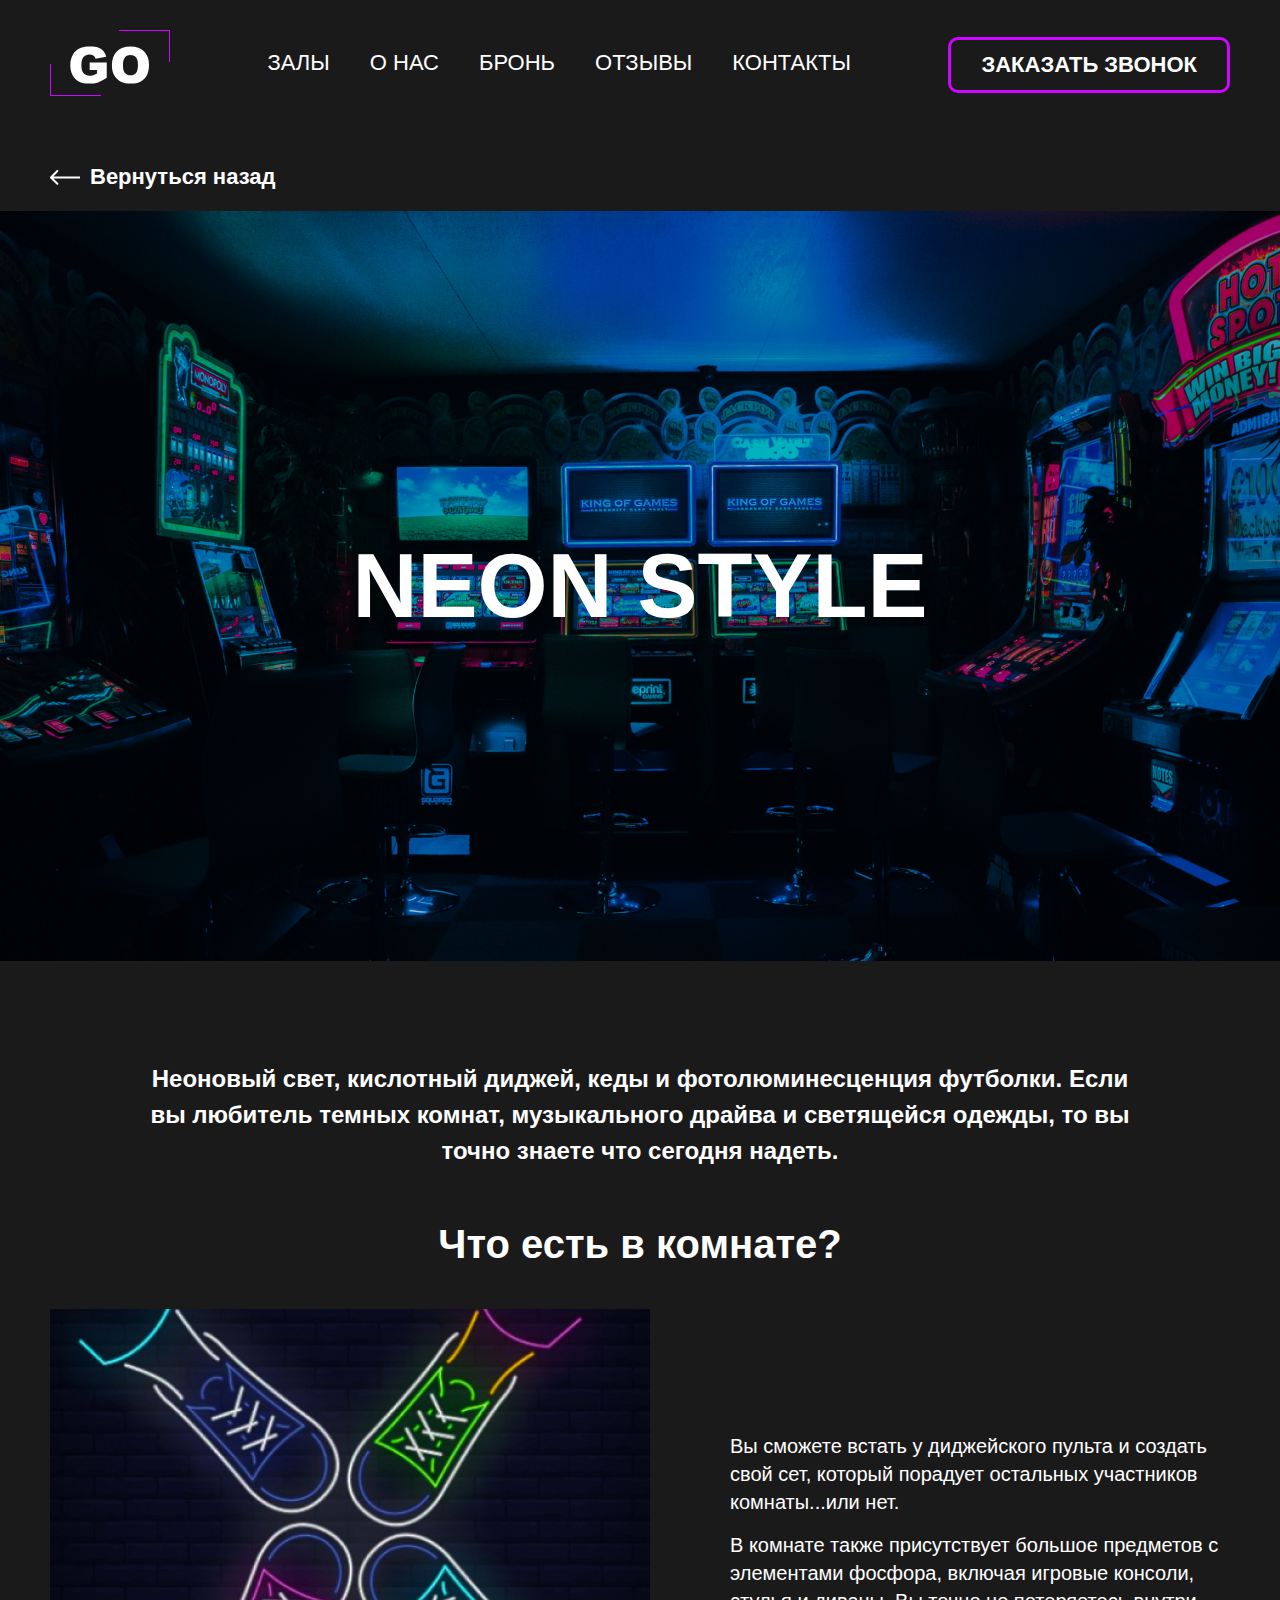
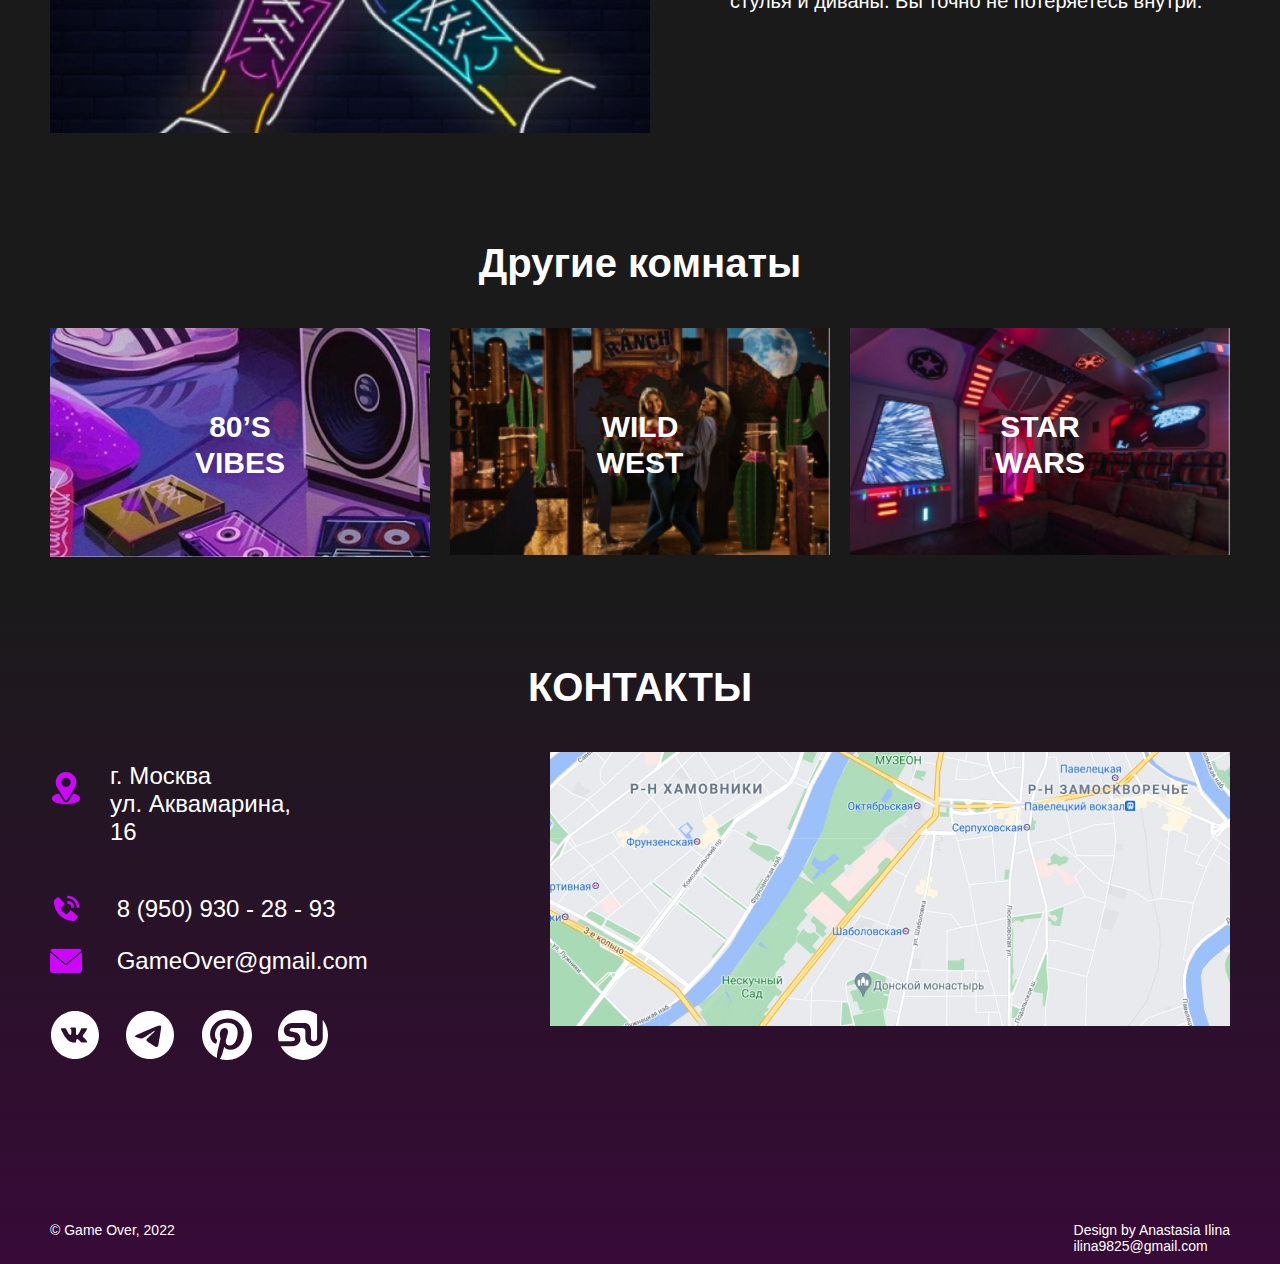
==== neon.html @ 2ac09dd4 "init final" ====
<!DOCTYPE html>
<html lang="en">
<head>
  <meta charset="UTF-8">
  <meta http-equiv="X-UA-Compatible" content="IE=edge">
  <meta name="viewport" content="width=device-width, initial-scale=1.0">
  <title>Document</title>

  <link rel="stylesheet" href="style/global/import.css">
</head>
<body>
  
  <header class="header">

    <section class="header__top">
      <h2 class="visually-hidden">Главное меню сайта</h2>
      <div class="container header__top-flex">
        <button class="header__nav-burger">

        </button>
        <a href="#" class="header__logo" tabindex="1">
          
        </a>
        
        <nav class="header__nav nav">
          <ul class="nav__list">
            <li class="nav__item">
              <a href="" class="nav__link"  tabindex="2">залы</a>
            </li>
            <li class="nav__item">
              <a href="" class="nav__link" tabindex="3">О нас</a>
            </li>
            <li class="nav__item">
              <a href="" class="nav__link" tabindex="4">Бронь</a>
            </li>
            <li class="nav__item">
              <a href="" class="nav__link" tabindex="5">отзывы</a>
            </li>
            <li class="nav__item">
              <a href="" class="nav__link" tabindex="6">Контакты</a>
            </li>
          </ul>
        </nav>
        <button class="header__button-top" tabindex="7">Заказать звонок</button>
      </div>
    </section>

  </header>  

  <section class="room-page">
    <div class="container container__room-page-link">
      <a href="index.html" class="room-page__link-top">Вернуться назад</a>
    </div>
    <div class="room-page__background room-page__background_neon">
      <div class="container container__room-page-flex-title">
        <h1 class="room-page__title">neon style</h1>
      </div>
    </div>
    <div class="container container__room-page-text">
      <p class="room-page__text">Неоновый свет, кислотный диджей, кеды и фотолюминесценция футболки. Если вы любитель темных комнат, музыкального драйва и светящейся одежды, то вы точно знаете что сегодня надеть.</p>
    </div>
  </section>

  <section class="room-page__question question">
    <div class="container">
      <h2 class="question__room-page-title">Что есть в комнате?</h2>
      <div class="question__room-page-flex">
        <div class="question__box-img">
          <img class="question__room-page-img" src="image/rooms_image/neon/neon_room.jpg" alt="">
        </div>
        <div class="question__box-text">
          <p class="question__room-page-text">Вы сможете встать у диджейского пульта и создать свой сет, который порадует остальных участников комнаты...или нет.</p> 
          <p class="question__room-page-text">В комнате также присутствует большое предметов с элементами фосфора, включая игровые консоли, стулья и диваны. Вы точно не потеряетесь внутри.</p>
        </div>
      </div>
    </div>
  </section> 
  
  <section class="room-page__variant variant">
    <div class="container">
      <h2 class="variant__title">Другие комнаты</h2>

      <ul class="variant__list">

        <li class="variant__item">
          <a href="vibes.html" class="variant__link-vibes">
            <figure class="variant__box-img">
              <img class="variant__img" src="image/rooms_image/rooms_variant/vibes.jpg" alt="">
              <figcaption class="variant__box-text">
                <p class="variant__text">80’s vibes</p>
              </figcaption>
            </figure>
          </a>
        </li>

        <li class="variant__item">
          <a href="west.html" class="variant__link-west">
            <figure class="variant__box-img">
              <img class="variant__img" src="image/rooms_image/rooms_variant/west.jpg" alt="">
              <figcaption class="variant__box-text">
                <p class="variant__text">wild west</p>
              </figcaption>
            </figure>
          </a>
        </li>

        <li class="variant__item">
          <a href="wars.html" class="variant__link-wars">
            <figure class="variant__box-img">
              <img class="variant__img" src="image/rooms_image/rooms_variant/wars.jpg" alt="">
              <figcaption class="variant__box-text">
                <p class="variant__text">star wars</p>
              </figcaption>
            </figure>
          </a>
        </li>

      </ul>
    </div>
  </section>

  <footer class="footer">
    <div class="container">
      <h2 class="footer__title">контакты</h2>
      <div class="footer__contact contact">
        <ul class="contact__list">
          <li class="contact__item contact__item_location">
            <p class="contact__city">г. Москва <span class="contact__city-padding">ул. Аквамарина, 16</span></p>
          </li>
          <li class="contact__item contact__item_contact">
            <p class="contact__tel">
              <a class="contact__tel-link" href="tel:89509302893">8 (950) 930 - 28 - 93</a>
            </p>
            <p class="contact__email">
              <a class="contact__email-link" href="mailto:GameOver@gmail.com">GameOver@gmail.com</a>
            </p>
          </li>
          <li class="contact__item contact__item_social">
            <ul class="contact__social-list">

              <li class="contact__social-item">
                <a href="#" class="contact__social-link contact__social-link_vk" tabindex="34">
                  <svg width="50" height="50" viewbox="0 0 50 50" fill="currentColor" xmlns="http://www.w3.org/2000/svg">
                    <path d="M24.9999 1C11.7449 1 0.999878 11.745 0.999878 25C0.999878 38.255 11.7449 49 24.9999 49C38.2549 49 48.9999 38.255 48.9999 25C48.9999 11.745 38.2549 1 24.9999 1ZM34.2299 28.0775C34.2299 28.0775 36.3524 30.1725 36.8749 31.145C36.8899 31.165 36.8974 31.185 36.9024 31.195C37.1149 31.5525 37.1649 31.83 37.0599 32.0375C36.8849 32.3825 36.2849 32.5525 36.0799 32.5675H32.3299C32.0699 32.5675 31.5249 32.5 30.8649 32.045C30.3574 31.69 29.8574 31.1075 29.3699 30.54C28.6424 29.695 28.0124 28.965 27.3774 28.965C27.2967 28.9649 27.2166 28.9775 27.1399 29.0025C26.6599 29.1575 26.0449 29.8425 26.0449 31.6675C26.0449 32.2375 25.5949 32.565 25.2774 32.565H23.5599C22.9749 32.565 19.9274 32.36 17.2274 29.5125C13.9224 26.025 10.9474 19.03 10.9224 18.965C10.7349 18.5125 11.1224 18.27 11.5449 18.27H15.3324C15.8374 18.27 16.0024 18.5775 16.1174 18.85C16.2524 19.1675 16.7474 20.43 17.5599 21.85C18.8774 24.165 19.6849 25.105 20.3324 25.105C20.4538 25.1036 20.573 25.0727 20.6799 25.015C21.5249 24.545 21.3674 21.5325 21.3299 20.9075C21.3299 20.79 21.3274 19.56 20.8949 18.97C20.5849 18.5425 20.0574 18.38 19.7374 18.32C19.8669 18.1413 20.0375 17.9964 20.2349 17.8975C20.8149 17.6075 21.8599 17.565 22.8974 17.565H23.4749C24.5999 17.58 24.8899 17.6525 25.2974 17.755C26.1224 17.9525 26.1399 18.485 26.0674 20.3075C26.0449 20.825 26.0224 21.41 26.0224 22.1C26.0224 22.25 26.0149 22.41 26.0149 22.58C25.9899 23.5075 25.9599 24.56 26.6149 24.9925C26.7003 25.0461 26.799 25.0747 26.8999 25.075C27.1274 25.075 27.8124 25.075 29.6674 21.8925C30.2395 20.8681 30.7366 19.8037 31.1549 18.7075C31.1924 18.6425 31.3024 18.4425 31.4324 18.365C31.5283 18.3161 31.6347 18.2912 31.7424 18.2925H36.1949C36.6799 18.2925 37.0124 18.365 37.0749 18.5525C37.1849 18.85 37.0549 19.7575 35.0224 22.51L34.1149 23.7075C32.2724 26.1225 32.2724 26.245 34.2299 28.0775V28.0775Z" />
                  </svg>
                </a>
              </li>
      
              <li class="contact__social-item">
                <a href="#" class="contact__social-link contact__social-link_tg" tabindex="35">
                  <svg width="48" height="48" viewbox="0 0 48 48" fill="currentColor" xmlns="http://www.w3.org/2000/svg">
                    <path d="M47.9999 24C47.9999 30.3652 45.4713 36.4697 40.9704 40.9706C36.4696 45.4714 30.3651 48 23.9999 48C17.6347 48 11.5302 45.4714 7.02932 40.9706C2.52844 36.4697 -0.00012207 30.3652 -0.00012207 24C-0.00012207 17.6348 2.52844 11.5303 7.02932 7.02944C11.5302 2.52856 17.6347 0 23.9999 0C30.3651 0 36.4696 2.52856 40.9704 7.02944C45.4713 11.5303 47.9999 17.6348 47.9999 24V24ZM24.8609 17.718C22.5269 18.69 17.8589 20.7 10.8629 23.748C9.72888 24.198 9.13188 24.642 9.07788 25.074C8.98788 25.803 9.90288 26.091 11.1479 26.484L11.6729 26.649C12.8969 27.048 14.5469 27.513 15.4019 27.531C16.1819 27.549 17.0489 27.231 18.0059 26.571C24.5429 22.158 27.9179 19.929 28.1279 19.881C28.2779 19.845 28.4879 19.803 28.6259 19.929C28.7669 20.052 28.7519 20.289 28.7369 20.352C28.6469 20.739 25.0559 24.075 23.1989 25.803C22.6199 26.343 22.2089 26.724 22.1249 26.811C21.9399 27 21.7519 27.1861 21.5609 27.369C20.4209 28.467 19.5689 29.289 21.6059 30.633C22.5869 31.281 23.3729 31.812 24.1559 32.346C25.0079 32.928 25.8599 33.507 26.9639 34.233C27.2429 34.413 27.5129 34.608 27.7739 34.794C28.7669 35.502 29.6639 36.138 30.7649 36.036C31.4069 35.976 32.0699 35.376 32.4059 33.576C33.2009 29.325 34.7639 20.118 35.1239 16.323C35.1458 16.0075 35.1328 15.6906 35.0849 15.378C35.0566 15.1258 34.9346 14.8934 34.7429 14.727C34.4699 14.5386 34.1445 14.4409 33.8129 14.448C32.9129 14.463 31.5239 14.946 24.8609 17.718V17.718Z" />
                  </svg>
                </a>
              </li>
      
              <li class="contact__social-item">
                <a href="#" class="contact__social-link contact__social-link_pint" tabindex="36">
                  <svg width="50" height="50" viewbox="0 0 50 50" fill="currentColor" xmlns="http://www.w3.org/2000/svg">
                    <path d="M25.0005 0C11.1947 0 -0.00012207 11.1936 -0.00012207 25.0006C-0.00012207 35.2378 6.15565 44.0314 14.9646 47.8981C14.8941 46.1526 14.9512 44.0558 15.3999 42.159C15.8806 40.1282 18.6165 28.5359 18.6165 28.5359C18.6165 28.5359 17.8178 26.9397 17.8178 24.5808C17.8178 20.8763 19.9653 18.1077 22.6383 18.1077C24.9121 18.1077 26.0108 19.8154 26.0108 21.8609C26.0108 24.1468 24.5537 27.5635 23.8037 30.7327C23.1768 33.3859 25.1339 35.5481 27.7499 35.5481C32.4864 35.5481 35.6762 29.4647 35.6762 22.2558C35.6762 16.7782 31.9864 12.6769 25.2742 12.6769C17.6903 12.6769 12.9659 18.3321 12.9659 24.6487C12.9659 26.8282 13.6082 28.3635 14.6146 29.5513C15.0768 30.0981 15.1409 30.318 14.9736 30.9462C14.8537 31.4058 14.5781 32.5128 14.4646 32.9519C14.2986 33.5853 13.7858 33.8109 13.2127 33.5776C9.71975 32.1513 8.09283 28.3263 8.09283 24.0263C8.09283 16.9237 14.0819 8.40898 25.9601 8.40898C35.5056 8.40898 41.7877 15.316 41.7877 22.7321C41.7877 32.5378 36.3351 39.8647 28.298 39.8647C25.5999 39.8647 23.0608 38.4051 22.1909 36.7487C22.1909 36.7487 20.7396 42.5077 20.4326 43.6218C19.9024 45.5494 18.8646 47.4763 17.9159 48.9769C20.2162 49.6571 22.6024 50.0025 25.0012 50.0026C38.8063 50.0013 49.9999 38.8071 49.9999 25.0006C49.9999 11.1936 38.8063 0 25.0005 0V0Z" />
                  </svg>
                </a>
              </li>
      
              <li class="contact__social-item">
                <a href="#" class="contact__social-link contact__social-link_stumb" tabindex="37">
                  <svg width="50" height="50" viewbox="0 0 50 50" fill="currentColor" xmlns="http://www.w3.org/2000/svg">
                    <path fill-rule="evenodd" clip-rule="evenodd" d="M44.7442 9.66943C48.1584 14.0497 50.0085 19.4465 49.9999 25.0002C49.9999 38.8053 38.8051 50.0002 25.0006 50.0002C15.2871 50.0002 6.866 44.4579 2.72754 36.3649H13.6237C18.816 36.3649 22.4429 33.5662 22.4429 29.0925C22.4429 19.6111 11.5051 23.4739 11.5051 20.1092C11.5051 18.488 12.8057 17.8983 15.1859 17.8983H22.7692C24.8711 17.8983 27.3435 18.2752 27.3435 20.5688V28.1245C27.3435 33.5957 31.616 36.3643 36.0442 36.3643C40.548 36.3643 44.7435 33.5957 44.7435 28.1245V9.66943H44.7442V9.66943Z" />
                    <path fill-rule="evenodd" clip-rule="evenodd" d="M25.0005 2.43241e-05C30.0173 -0.00698868 34.919 1.50262 39.0627 4.33079V28.3013C39.0627 29.9628 37.7037 31.3224 36.0447 31.3224C34.3838 31.3224 33.0261 29.9628 33.0261 28.3013V21.1186C33.0261 15.3846 30.1242 12.9994 26.3447 12.9994H14.0441C9.59091 12.9994 5.89668 15.834 5.89668 20.3289C5.89668 22.6289 6.88193 25.9994 11.5415 26.8353C15.3371 27.5186 16.8351 27.3199 16.8351 29.3506C16.8351 31.3224 14.6262 31.3224 11.7101 31.3224H0.80822C0.269706 29.2582 -0.00195208 27.1334 -0.000112793 25C-0.000112793 11.1981 11.196 2.43241e-05 25.0005 2.43241e-05Z" />
                  </svg>                    
                </a>  
              </li>
      
            </ul>
          </li>
        </ul>

        <figure class="footer__image">
          <img class="footer__img-map" src="image/footer/map/map.jpg" alt="Карта с местом расположения компании">
        </figure>
        
      </div>

      <div class="footer__bottom">
        <p class="footer__bottom-left">© Game Over, 2022</p>
        <div class="bottom__right">
          <p class="footer__bottom-right-text">Design by Anastasia Ilina</p>
          <a class="footer__bottom-right-link" href="mailto:ilina9825@gmail.com">ilina9825@gmail.com</a>
        </div>
        
      </div>
    </div>
  </footer>
</body>
</html>
---- style/global/import.css ----
@import "var.css";
@import "fonts.css";
@import "normalize.css";
@import "global.css";
@import "../header/header.css";
@import "../galery/galery.css";
@import "../rooms/rooms.css";
@import "../booking/booking.css";
@import "../booking/booking_rooms.css";
@import "../booking/booking_games.css";
@import "../booking/booking_registration.css";
@import "../about/about.css";
@import "../reviews/reviews.css";
@import "../questions/questions.css";
@import "../footer/footer.css";
@import "../rooms_style/global_rooms/room_page.css";
@import "../rooms_style/global_rooms/room-page__question.css";
@import "../rooms_style/global_rooms/room-page__variant.css";
@import "../rooms_style/vibes.css";
@import "../rooms_style/neon.css";
@import "../rooms_style/wars.css";
@import "../rooms_style/west.css";
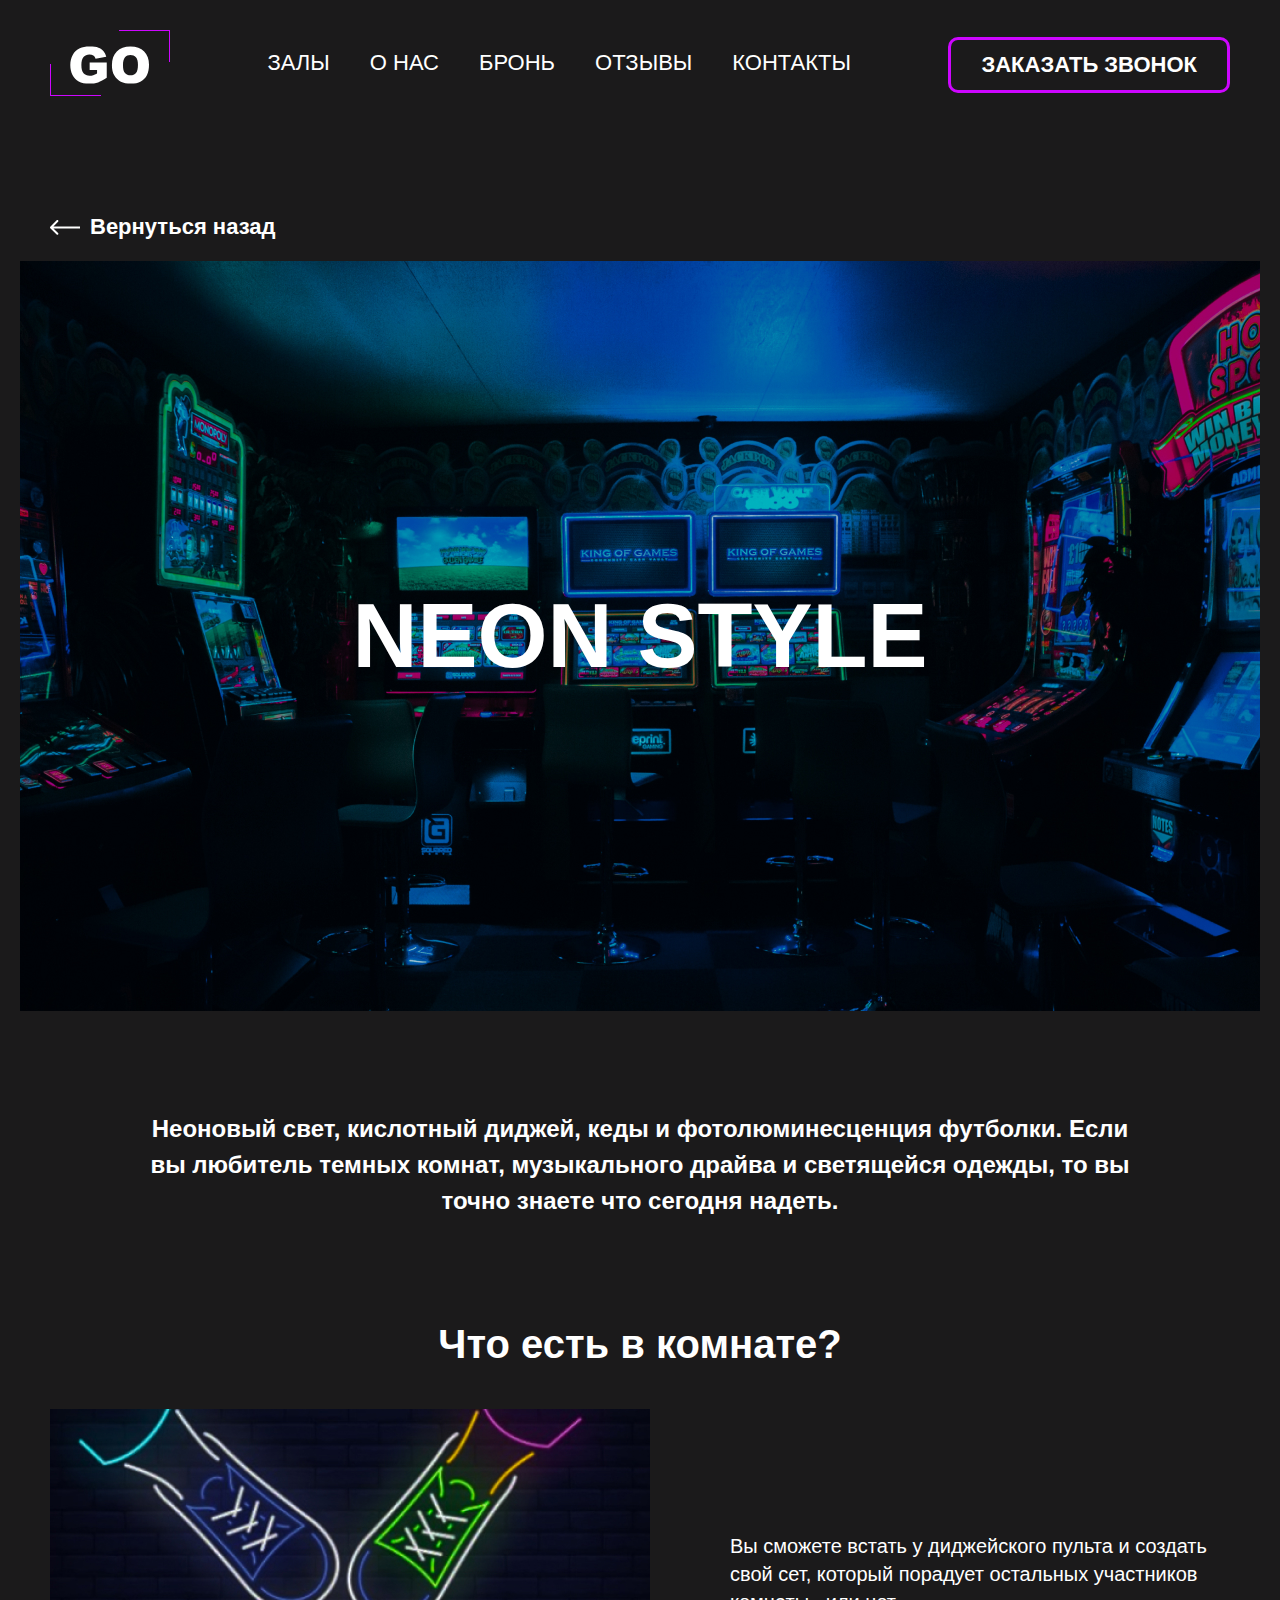
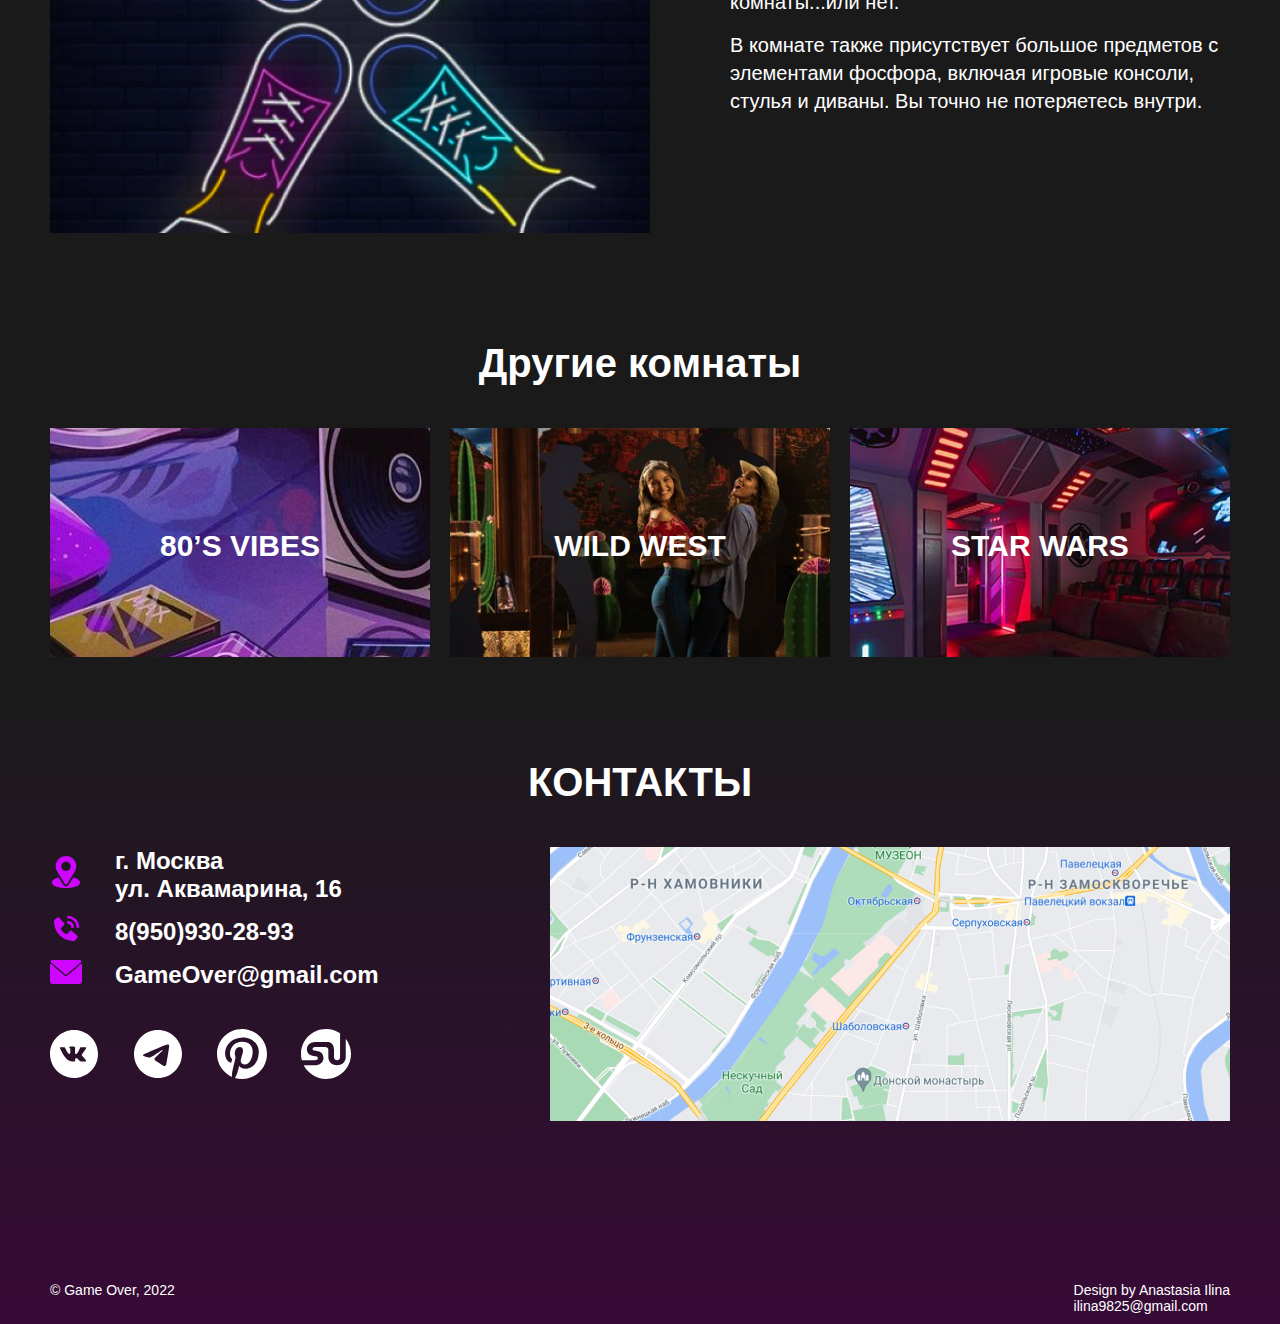
==== commit 8ce7c987: "исправил многие моментики" ====
--- a/neon.html
+++ b/neon.html
@@ -1,195 +1,248 @@
 <!DOCTYPE html>
-<html lang="en">
-<head>
-  <meta charset="UTF-8">
-  <meta http-equiv="X-UA-Compatible" content="IE=edge">
-  <meta name="viewport" content="width=device-width, initial-scale=1.0">
-  <title>Document</title>
-
-  <link rel="stylesheet" href="style/global/import.css">
-</head>
-<body>
-  
-  <header class="header">
-
-    <section class="header__top">
-      <h2 class="visually-hidden">Главное меню сайта</h2>
-      <div class="container header__top-flex">
-        <button class="header__nav-burger">
-
-        </button>
-        <a href="#" class="header__logo" tabindex="1">
-          
-        </a>
-        
-        <nav class="header__nav nav">
-          <ul class="nav__list">
-            <li class="nav__item">
-              <a href="" class="nav__link"  tabindex="2">залы</a>
+<html lang="ru">
+  <head>
+    <meta charset="UTF-8" />
+    <meta http-equiv="X-UA-Compatible" content="IE=edge" />
+    <meta name="viewport" content="width=device-width, initial-scale=1.0" />
+    <title>Document</title>
+
+    <link rel="stylesheet" href="style/global/import.css" />
+  </head>
+  <body>
+    <header class="header">
+      <section class="header__top">
+        <h2 class="visually-hidden">Главное меню сайта</h2>
+        <div class="container header__top-flex">
+          <button class="header__nav-burger"></button>
+          <a href="#" class="header__logo" tabindex="1"> </a>
+
+          <nav class="header__nav nav">
+            <ul class="nav__list">
+              <li class="nav__item">
+                <a href="" class="nav__link" tabindex="2">залы</a>
+              </li>
+              <li class="nav__item">
+                <a href="" class="nav__link" tabindex="3">О нас</a>
+              </li>
+              <li class="nav__item">
+                <a href="" class="nav__link" tabindex="4">Бронь</a>
+              </li>
+              <li class="nav__item">
+                <a href="" class="nav__link" tabindex="5">отзывы</a>
+              </li>
+              <li class="nav__item">
+                <a href="" class="nav__link" tabindex="6">Контакты</a>
+              </li>
+            </ul>
+          </nav>
+          <button class="header__button-top" tabindex="7">
+            Заказать звонок
+          </button>
+        </div>
+      </section>
+    </header>
+    <main class="main">
+      <section class="room">
+        <div class="container room__box">
+          <a href="index.html" class="room__box-link">Вернуться назад</a>
+        </div>
+        <div class="container room__background room__background-neon">
+          <div class="room__box-title">
+            <h1 class="room__box-title-text">neon style</h1>
+          </div>
+        </div>
+        <div class="container room__text">
+          <p class="room__text-text">
+            Неоновый свет, кислотный диджей, кеды и фотолюминесценция футболки.
+            Если вы любитель темных комнат, музыкального драйва и светящейся
+            одежды, то вы точно знаете что сегодня надеть.
+          </p>
+        </div>
+      </section>
+
+      <section class="question">
+        <div class="container">
+          <h2 class="question__room-page-title">Что есть в комнате?</h2>
+          <div class="question__room-page-flex">
+            <div class="question__box-img">
+              <img
+                class="question__room-page-img"
+                src="image/rooms_image/neon/neon_room.jpg"
+                alt=""
+              />
+            </div>
+            <div class="question__box-text">
+              <p class="question__room-page-text">
+                Вы сможете встать у диджейского пульта и создать свой сет,
+                который порадует остальных участников комнаты...или нет.
+              </p>
+              <p class="question__room-page-text">
+                В комнате также присутствует большое предметов с элементами
+                фосфора, включая игровые консоли, стулья и диваны. Вы точно не
+                потеряетесь внутри.
+              </p>
+            </div>
+          </div>
+        </div>
+      </section>
+
+      <section class="variant">
+        <div class="container">
+          <h2 class="variant__title">Другие комнаты</h2>
+          <ul class="variant__list">
+            <li class="variant__item variant__item-vibes">
+              <a href="vibes.html" class="variant__link variant__link-vibes">
+                80’s vibes
+              </a>
             </li>
-            <li class="nav__item">
-              <a href="" class="nav__link" tabindex="3">О нас</a>
+            <li class="variant__item variant__item-west">
+              <a href="west.html" class="variant__link variant__link-west">
+                wild west
+              </a>
             </li>
-            <li class="nav__item">
-              <a href="" class="nav__link" tabindex="4">Бронь</a>
-            </li>
-            <li class="nav__item">
-              <a href="" class="nav__link" tabindex="5">отзывы</a>
-            </li>
-            <li class="nav__item">
-              <a href="" class="nav__link" tabindex="6">Контакты</a>
+            <li class="variant__item variant__item-wars">
+              <a href="wars.html" class="variant__link variant__link-wars">
+                star wars
+              </a>
             </li>
           </ul>
-        </nav>
-        <button class="header__button-top" tabindex="7">Заказать звонок</button>
+        </div>
+      </section>
+    </main>
+
+    <footer class="footer" id="contact">
+      <div class="container">
+        <h2 class="footer__title">контакты</h2>
+        <div class="footer__contact contact">
+          <address class="contacts">
+            <ul class="contacts__list">
+              <li class="contacts__item location">
+                <p class="contacts__location">
+                  г. Москва&nbsp; ул.&nbsp;Аквамарина, 16
+                </p>
+              </li>
+              <li class="contacts__item phone">
+                <p class="contacts__location"></p>
+                <a href="tel:89509302893" class="contacts__link"
+                  >8(950)930-28-93</a
+                >
+              </li>
+              <li class="contacts__item mail">
+                <p class="contacts__location"></p>
+                <a href="mailto:GameOver@gmail.com" class="contacts__link"
+                  >GameOver@gmail.com</a
+                >
+              </li>
+            </ul>
+            <ul class="footer__social-list">
+              <li class="footer__social-item">
+                <a href="#" target="_blank" class="footer__social-link">
+                  <svg
+                    width="48"
+                    height="48"
+                    viewBox="0 0 48 48"
+                    fill="currentColor"
+                    xmlns="http://www.w3.org/2000/svg"
+                  >
+                    <path
+                      d="M23.9999 0C10.7449 0 -0.00012207 10.745 -0.00012207 24C-0.00012207 37.255 10.7449 48 23.9999 48C37.2549 48 47.9999 37.255 47.9999 24C47.9999 10.745 37.2549 0 23.9999 0ZM33.2299 27.0775C33.2299 27.0775 35.3524 29.1725 35.8749 30.145C35.8899 30.165 35.8974 30.185 35.9024 30.195C36.1149 30.5525 36.1649 30.83 36.0599 31.0375C35.8849 31.3825 35.2849 31.5525 35.0799 31.5675H31.3299C31.0699 31.5675 30.5249 31.5 29.8649 31.045C29.3574 30.69 28.8574 30.1075 28.3699 29.54C27.6424 28.695 27.0124 27.965 26.3774 27.965C26.2967 27.9649 26.2166 27.9775 26.1399 28.0025C25.6599 28.1575 25.0449 28.8425 25.0449 30.6675C25.0449 31.2375 24.5949 31.565 24.2774 31.565H22.5599C21.9749 31.565 18.9274 31.36 16.2274 28.5125C12.9224 25.025 9.94738 18.03 9.92238 17.965C9.73488 17.5125 10.1224 17.27 10.5449 17.27H14.3324C14.8374 17.27 15.0024 17.5775 15.1174 17.85C15.2524 18.1675 15.7474 19.43 16.5599 20.85C17.8774 23.165 18.6849 24.105 19.3324 24.105C19.4538 24.1036 19.573 24.0727 19.6799 24.015C20.5249 23.545 20.3674 20.5325 20.3299 19.9075C20.3299 19.79 20.3274 18.56 19.8949 17.97C19.5849 17.5425 19.0574 17.38 18.7374 17.32C18.8669 17.1413 19.0375 16.9964 19.2349 16.8975C19.8149 16.6075 20.8599 16.565 21.8974 16.565H22.4749C23.5999 16.58 23.8899 16.6525 24.2974 16.755C25.1224 16.9525 25.1399 17.485 25.0674 19.3075C25.0449 19.825 25.0224 20.41 25.0224 21.1C25.0224 21.25 25.0149 21.41 25.0149 21.58C24.9899 22.5075 24.9599 23.56 25.6149 23.9925C25.7003 24.0461 25.799 24.0746 25.8999 24.075C26.1274 24.075 26.8124 24.075 28.6674 20.8925C29.2395 19.8681 29.7366 18.8037 30.1549 17.7075C30.1924 17.6425 30.3024 17.4425 30.4324 17.365C30.5283 17.3161 30.6347 17.2912 30.7424 17.2925H35.1949C35.6799 17.2925 36.0124 17.365 36.0749 17.5525C36.1849 17.85 36.0549 18.7575 34.0224 21.51L33.1149 22.7075C31.2724 25.1225 31.2724 25.245 33.2299 27.0775Z"
+                    />
+                  </svg>
+                </a>
+              </li>
+              <li class="footer__social-item">
+                <a href="#" target="_blank" class="footer__social-link">
+                  <svg
+                    width="48"
+                    height="48"
+                    viewBox="0 0 48 48"
+                    fill="currentColor"
+                    xmlns="http://www.w3.org/2000/svg"
+                  >
+                    <path
+                      d="M47.9999 24C47.9999 30.3652 45.4713 36.4697 40.9704 40.9706C36.4696 45.4714 30.3651 48 23.9999 48C17.6347 48 11.5302 45.4714 7.02932 40.9706C2.52844 36.4697 -0.00012207 30.3652 -0.00012207 24C-0.00012207 17.6348 2.52844 11.5303 7.02932 7.02944C11.5302 2.52856 17.6347 0 23.9999 0C30.3651 0 36.4696 2.52856 40.9704 7.02944C45.4713 11.5303 47.9999 17.6348 47.9999 24ZM24.8609 17.718C22.5269 18.69 17.8589 20.7 10.8629 23.748C9.72888 24.198 9.13188 24.642 9.07788 25.074C8.98788 25.803 9.90288 26.091 11.1479 26.484L11.6729 26.649C12.8969 27.048 14.5469 27.513 15.4019 27.531C16.1819 27.549 17.0489 27.231 18.0059 26.571C24.5429 22.158 27.9179 19.929 28.1279 19.881C28.2779 19.845 28.4879 19.803 28.6259 19.929C28.7669 20.052 28.7519 20.289 28.7369 20.352C28.6469 20.739 25.0559 24.075 23.1989 25.803C22.6199 26.343 22.2089 26.724 22.1249 26.811C21.9399 27 21.7519 27.1861 21.5609 27.369C20.4209 28.467 19.5689 29.289 21.6059 30.633C22.5869 31.281 23.3729 31.812 24.1559 32.346C25.0079 32.928 25.8599 33.507 26.9639 34.233C27.2429 34.413 27.5129 34.608 27.7739 34.794C28.7669 35.502 29.6639 36.138 30.7649 36.036C31.4069 35.976 32.0699 35.376 32.4059 33.576C33.2009 29.325 34.7639 20.118 35.1239 16.323C35.1458 16.0075 35.1328 15.6906 35.0849 15.378C35.0566 15.1258 34.9346 14.8934 34.7429 14.727C34.4699 14.5386 34.1445 14.4409 33.8129 14.448C32.9129 14.463 31.5239 14.946 24.8609 17.718Z"
+                    />
+                  </svg>
+                </a>
+              </li>
+              <li class="footer__social-item">
+                <a href="#" target="_blank" class="footer__social-link">
+                  <svg
+                    width="50"
+                    height="50"
+                    viewBox="0 0 50 50"
+                    fill="currentColor"
+                    xmlns="http://www.w3.org/2000/svg"
+                  >
+                    <path
+                      d="M25.0005 0C11.1947 0 -0.000152588 11.1936 -0.000152588 25.0006C-0.000152588 35.2378 6.15562 44.0314 14.9646 47.8981C14.8941 46.1526 14.9511 44.0558 15.3998 42.159C15.8806 40.1282 18.6165 28.5359 18.6165 28.5359C18.6165 28.5359 17.8178 26.9397 17.8178 24.5808C17.8178 20.8763 19.9652 18.1077 22.6383 18.1077C24.912 18.1077 26.0107 19.8154 26.0107 21.8609C26.0107 24.1468 24.5537 27.5635 23.8037 30.7327C23.1768 33.3859 25.1338 35.5481 27.7498 35.5481C32.4864 35.5481 35.6761 29.4647 35.6761 22.2558C35.6761 16.7782 31.9864 12.6769 25.2742 12.6769C17.6902 12.6769 12.9659 18.3321 12.9659 24.6487C12.9659 26.8282 13.6082 28.3635 14.6146 29.5513C15.0768 30.0981 15.1409 30.318 14.9736 30.9462C14.8537 31.4058 14.5781 32.5128 14.4646 32.9519C14.2986 33.5853 13.7857 33.8109 13.2127 33.5776C9.71972 32.1513 8.0928 28.3263 8.0928 24.0263C8.0928 16.9237 14.0819 8.40898 25.9601 8.40898C35.5056 8.40898 41.7877 15.316 41.7877 22.732C41.7877 32.5378 36.3351 39.8647 28.2979 39.8647C25.5998 39.8647 23.0607 38.4051 22.1909 36.7487C22.1909 36.7487 20.7396 42.5077 20.4325 43.6218C19.9024 45.5494 18.8646 47.4763 17.9159 48.9769C20.2162 49.6571 22.6024 50.0025 25.0011 50.0026C38.8063 50.0013 49.9998 38.8071 49.9998 25.0006C49.9998 11.1936 38.8063 0 25.0005 0Z"
+                    />
+                  </svg>
+                </a>
+              </li>
+              <li class="footer__social-item">
+                <a href="#" target="_blank" class="footer__social-link">
+                  <svg
+                    width="50"
+                    height="50"
+                    viewBox="0 0 50 50"
+                    fill="currentColor"
+                    xmlns="http://www.w3.org/2000/svg"
+                  >
+                    <path
+                      fill-rule="evenodd"
+                      clip-rule="evenodd"
+                      d="M44.7441 9.66919C48.1583 14.0494 50.0085 19.4463 49.9999 24.9999C49.9999 38.8051 38.805 49.9999 25.0006 49.9999C15.2871 49.9999 6.86597 44.4576 2.72751 36.3647H13.6237C18.816 36.3647 22.4429 33.566 22.4429 29.0923C22.4429 19.6108 11.5051 23.4737 11.5051 20.1089C11.5051 18.4878 12.8057 17.898 15.1858 17.898H22.7692C24.8711 17.898 27.3435 18.275 27.3435 20.5685V28.1243C27.3435 33.5955 31.6159 36.364 36.0441 36.364C40.548 36.364 44.7435 33.5955 44.7435 28.1243V9.66919H44.7441V9.66919Z"
+                    />
+                    <path
+                      fill-rule="evenodd"
+                      clip-rule="evenodd"
+                      d="M25.0005 2.43241e-05C30.0173 -0.00698868 34.919 1.50262 39.0626 4.33079V28.3013C39.0626 29.9628 37.7037 31.3224 36.0447 31.3224C34.3838 31.3224 33.0261 29.9628 33.0261 28.3013V21.1186C33.0261 15.3846 30.1242 12.9994 26.3447 12.9994H14.0441C9.59088 12.9994 5.89665 15.834 5.89665 20.3289C5.89665 22.6289 6.8819 25.9994 11.5415 26.8353C15.337 27.5186 16.8351 27.3199 16.8351 29.3506C16.8351 31.3224 14.6261 31.3224 11.7101 31.3224H0.808189C0.269676 29.2582 -0.0019826 27.1334 -0.000143311 25C-0.000143311 11.1981 11.196 2.43241e-05 25.0005 2.43241e-05Z"
+                    />
+                  </svg>
+                </a>
+              </li>
+            </ul>
+          </address>
+
+          <figure>
+            <picture class="footer__image">
+              <source
+                class="footer__map-media"
+                srcset="image/footer/map/map_1024.jpg"
+                media="(max-width: 1200px)"
+              />
+              <source
+                class="footer__map-media"
+                srcset="image/footer/map/map_1000.jpg"
+                media="(max-width: 800px)"
+              />
+              <source
+                class="footer__map-media"
+                srcset="image/footer/map/map_560.jpg"
+                media="(max-width: 560px)"
+              />
+              <img
+                class="footer__map-img"
+                src="image/footer/map/map.jpg"
+                alt=""
+              />
+            </picture>
+          </figure>
+        </div>
+
+        <div class="footer__bottom">
+          <p class="footer__bottom-left">© Game Over, 2022</p>
+          <div class="footer__bottom-right">
+            <p class="footer__bottom-right-text">Design by Anastasia Ilina</p>
+            <a
+              class="footer__bottom-right-link"
+              href="mailto:ilina9825@gmail.com"
+              >ilina9825@gmail.com</a
+            >
+          </div>
+        </div>
       </div>
-    </section>
-
-  </header>  
-
-  <section class="room-page">
-    <div class="container container__room-page-link">
-      <a href="index.html" class="room-page__link-top">Вернуться назад</a>
-    </div>
-    <div class="room-page__background room-page__background_neon">
-      <div class="container container__room-page-flex-title">
-        <h1 class="room-page__title">neon style</h1>
-      </div>
-    </div>
-    <div class="container container__room-page-text">
-      <p class="room-page__text">Неоновый свет, кислотный диджей, кеды и фотолюминесценция футболки. Если вы любитель темных комнат, музыкального драйва и светящейся одежды, то вы точно знаете что сегодня надеть.</p>
-    </div>
-  </section>
-
-  <section class="room-page__question question">
-    <div class="container">
-      <h2 class="question__room-page-title">Что есть в комнате?</h2>
-      <div class="question__room-page-flex">
-        <div class="question__box-img">
-          <img class="question__room-page-img" src="image/rooms_image/neon/neon_room.jpg" alt="">
-        </div>
-        <div class="question__box-text">
-          <p class="question__room-page-text">Вы сможете встать у диджейского пульта и создать свой сет, который порадует остальных участников комнаты...или нет.</p> 
-          <p class="question__room-page-text">В комнате также присутствует большое предметов с элементами фосфора, включая игровые консоли, стулья и диваны. Вы точно не потеряетесь внутри.</p>
-        </div>
-      </div>
-    </div>
-  </section> 
-  
-  <section class="room-page__variant variant">
-    <div class="container">
-      <h2 class="variant__title">Другие комнаты</h2>
-
-      <ul class="variant__list">
-
-        <li class="variant__item">
-          <a href="vibes.html" class="variant__link-vibes">
-            <figure class="variant__box-img">
-              <img class="variant__img" src="image/rooms_image/rooms_variant/vibes.jpg" alt="">
-              <figcaption class="variant__box-text">
-                <p class="variant__text">80’s vibes</p>
-              </figcaption>
-            </figure>
-          </a>
-        </li>
-
-        <li class="variant__item">
-          <a href="west.html" class="variant__link-west">
-            <figure class="variant__box-img">
-              <img class="variant__img" src="image/rooms_image/rooms_variant/west.jpg" alt="">
-              <figcaption class="variant__box-text">
-                <p class="variant__text">wild west</p>
-              </figcaption>
-            </figure>
-          </a>
-        </li>
-
-        <li class="variant__item">
-          <a href="wars.html" class="variant__link-wars">
-            <figure class="variant__box-img">
-              <img class="variant__img" src="image/rooms_image/rooms_variant/wars.jpg" alt="">
-              <figcaption class="variant__box-text">
-                <p class="variant__text">star wars</p>
-              </figcaption>
-            </figure>
-          </a>
-        </li>
-
-      </ul>
-    </div>
-  </section>
-
-  <footer class="footer">
-    <div class="container">
-      <h2 class="footer__title">контакты</h2>
-      <div class="footer__contact contact">
-        <ul class="contact__list">
-          <li class="contact__item contact__item_location">
-            <p class="contact__city">г. Москва <span class="contact__city-padding">ул. Аквамарина, 16</span></p>
-          </li>
-          <li class="contact__item contact__item_contact">
-            <p class="contact__tel">
-              <a class="contact__tel-link" href="tel:89509302893">8 (950) 930 - 28 - 93</a>
-            </p>
-            <p class="contact__email">
-              <a class="contact__email-link" href="mailto:GameOver@gmail.com">GameOver@gmail.com</a>
-            </p>
-          </li>
-          <li class="contact__item contact__item_social">
-            <ul class="contact__social-list">
-
-              <li class="contact__social-item">
-                <a href="#" class="contact__social-link contact__social-link_vk" tabindex="34">
-                  <svg width="50" height="50" viewbox="0 0 50 50" fill="currentColor" xmlns="http://www.w3.org/2000/svg">
-                    <path d="M24.9999 1C11.7449 1 0.999878 11.745 0.999878 25C0.999878 38.255 11.7449 49 24.9999 49C38.2549 49 48.9999 38.255 48.9999 25C48.9999 11.745 38.2549 1 24.9999 1ZM34.2299 28.0775C34.2299 28.0775 36.3524 30.1725 36.8749 31.145C36.8899 31.165 36.8974 31.185 36.9024 31.195C37.1149 31.5525 37.1649 31.83 37.0599 32.0375C36.8849 32.3825 36.2849 32.5525 36.0799 32.5675H32.3299C32.0699 32.5675 31.5249 32.5 30.8649 32.045C30.3574 31.69 29.8574 31.1075 29.3699 30.54C28.6424 29.695 28.0124 28.965 27.3774 28.965C27.2967 28.9649 27.2166 28.9775 27.1399 29.0025C26.6599 29.1575 26.0449 29.8425 26.0449 31.6675C26.0449 32.2375 25.5949 32.565 25.2774 32.565H23.5599C22.9749 32.565 19.9274 32.36 17.2274 29.5125C13.9224 26.025 10.9474 19.03 10.9224 18.965C10.7349 18.5125 11.1224 18.27 11.5449 18.27H15.3324C15.8374 18.27 16.0024 18.5775 16.1174 18.85C16.2524 19.1675 16.7474 20.43 17.5599 21.85C18.8774 24.165 19.6849 25.105 20.3324 25.105C20.4538 25.1036 20.573 25.0727 20.6799 25.015C21.5249 24.545 21.3674 21.5325 21.3299 20.9075C21.3299 20.79 21.3274 19.56 20.8949 18.97C20.5849 18.5425 20.0574 18.38 19.7374 18.32C19.8669 18.1413 20.0375 17.9964 20.2349 17.8975C20.8149 17.6075 21.8599 17.565 22.8974 17.565H23.4749C24.5999 17.58 24.8899 17.6525 25.2974 17.755C26.1224 17.9525 26.1399 18.485 26.0674 20.3075C26.0449 20.825 26.0224 21.41 26.0224 22.1C26.0224 22.25 26.0149 22.41 26.0149 22.58C25.9899 23.5075 25.9599 24.56 26.6149 24.9925C26.7003 25.0461 26.799 25.0747 26.8999 25.075C27.1274 25.075 27.8124 25.075 29.6674 21.8925C30.2395 20.8681 30.7366 19.8037 31.1549 18.7075C31.1924 18.6425 31.3024 18.4425 31.4324 18.365C31.5283 18.3161 31.6347 18.2912 31.7424 18.2925H36.1949C36.6799 18.2925 37.0124 18.365 37.0749 18.5525C37.1849 18.85 37.0549 19.7575 35.0224 22.51L34.1149 23.7075C32.2724 26.1225 32.2724 26.245 34.2299 28.0775V28.0775Z" />
-                  </svg>
-                </a>
-              </li>
-      
-              <li class="contact__social-item">
-                <a href="#" class="contact__social-link contact__social-link_tg" tabindex="35">
-                  <svg width="48" height="48" viewbox="0 0 48 48" fill="currentColor" xmlns="http://www.w3.org/2000/svg">
-                    <path d="M47.9999 24C47.9999 30.3652 45.4713 36.4697 40.9704 40.9706C36.4696 45.4714 30.3651 48 23.9999 48C17.6347 48 11.5302 45.4714 7.02932 40.9706C2.52844 36.4697 -0.00012207 30.3652 -0.00012207 24C-0.00012207 17.6348 2.52844 11.5303 7.02932 7.02944C11.5302 2.52856 17.6347 0 23.9999 0C30.3651 0 36.4696 2.52856 40.9704 7.02944C45.4713 11.5303 47.9999 17.6348 47.9999 24V24ZM24.8609 17.718C22.5269 18.69 17.8589 20.7 10.8629 23.748C9.72888 24.198 9.13188 24.642 9.07788 25.074C8.98788 25.803 9.90288 26.091 11.1479 26.484L11.6729 26.649C12.8969 27.048 14.5469 27.513 15.4019 27.531C16.1819 27.549 17.0489 27.231 18.0059 26.571C24.5429 22.158 27.9179 19.929 28.1279 19.881C28.2779 19.845 28.4879 19.803 28.6259 19.929C28.7669 20.052 28.7519 20.289 28.7369 20.352C28.6469 20.739 25.0559 24.075 23.1989 25.803C22.6199 26.343 22.2089 26.724 22.1249 26.811C21.9399 27 21.7519 27.1861 21.5609 27.369C20.4209 28.467 19.5689 29.289 21.6059 30.633C22.5869 31.281 23.3729 31.812 24.1559 32.346C25.0079 32.928 25.8599 33.507 26.9639 34.233C27.2429 34.413 27.5129 34.608 27.7739 34.794C28.7669 35.502 29.6639 36.138 30.7649 36.036C31.4069 35.976 32.0699 35.376 32.4059 33.576C33.2009 29.325 34.7639 20.118 35.1239 16.323C35.1458 16.0075 35.1328 15.6906 35.0849 15.378C35.0566 15.1258 34.9346 14.8934 34.7429 14.727C34.4699 14.5386 34.1445 14.4409 33.8129 14.448C32.9129 14.463 31.5239 14.946 24.8609 17.718V17.718Z" />
-                  </svg>
-                </a>
-              </li>
-      
-              <li class="contact__social-item">
-                <a href="#" class="contact__social-link contact__social-link_pint" tabindex="36">
-                  <svg width="50" height="50" viewbox="0 0 50 50" fill="currentColor" xmlns="http://www.w3.org/2000/svg">
-                    <path d="M25.0005 0C11.1947 0 -0.00012207 11.1936 -0.00012207 25.0006C-0.00012207 35.2378 6.15565 44.0314 14.9646 47.8981C14.8941 46.1526 14.9512 44.0558 15.3999 42.159C15.8806 40.1282 18.6165 28.5359 18.6165 28.5359C18.6165 28.5359 17.8178 26.9397 17.8178 24.5808C17.8178 20.8763 19.9653 18.1077 22.6383 18.1077C24.9121 18.1077 26.0108 19.8154 26.0108 21.8609C26.0108 24.1468 24.5537 27.5635 23.8037 30.7327C23.1768 33.3859 25.1339 35.5481 27.7499 35.5481C32.4864 35.5481 35.6762 29.4647 35.6762 22.2558C35.6762 16.7782 31.9864 12.6769 25.2742 12.6769C17.6903 12.6769 12.9659 18.3321 12.9659 24.6487C12.9659 26.8282 13.6082 28.3635 14.6146 29.5513C15.0768 30.0981 15.1409 30.318 14.9736 30.9462C14.8537 31.4058 14.5781 32.5128 14.4646 32.9519C14.2986 33.5853 13.7858 33.8109 13.2127 33.5776C9.71975 32.1513 8.09283 28.3263 8.09283 24.0263C8.09283 16.9237 14.0819 8.40898 25.9601 8.40898C35.5056 8.40898 41.7877 15.316 41.7877 22.7321C41.7877 32.5378 36.3351 39.8647 28.298 39.8647C25.5999 39.8647 23.0608 38.4051 22.1909 36.7487C22.1909 36.7487 20.7396 42.5077 20.4326 43.6218C19.9024 45.5494 18.8646 47.4763 17.9159 48.9769C20.2162 49.6571 22.6024 50.0025 25.0012 50.0026C38.8063 50.0013 49.9999 38.8071 49.9999 25.0006C49.9999 11.1936 38.8063 0 25.0005 0V0Z" />
-                  </svg>
-                </a>
-              </li>
-      
-              <li class="contact__social-item">
-                <a href="#" class="contact__social-link contact__social-link_stumb" tabindex="37">
-                  <svg width="50" height="50" viewbox="0 0 50 50" fill="currentColor" xmlns="http://www.w3.org/2000/svg">
-                    <path fill-rule="evenodd" clip-rule="evenodd" d="M44.7442 9.66943C48.1584 14.0497 50.0085 19.4465 49.9999 25.0002C49.9999 38.8053 38.8051 50.0002 25.0006 50.0002C15.2871 50.0002 6.866 44.4579 2.72754 36.3649H13.6237C18.816 36.3649 22.4429 33.5662 22.4429 29.0925C22.4429 19.6111 11.5051 23.4739 11.5051 20.1092C11.5051 18.488 12.8057 17.8983 15.1859 17.8983H22.7692C24.8711 17.8983 27.3435 18.2752 27.3435 20.5688V28.1245C27.3435 33.5957 31.616 36.3643 36.0442 36.3643C40.548 36.3643 44.7435 33.5957 44.7435 28.1245V9.66943H44.7442V9.66943Z" />
-                    <path fill-rule="evenodd" clip-rule="evenodd" d="M25.0005 2.43241e-05C30.0173 -0.00698868 34.919 1.50262 39.0627 4.33079V28.3013C39.0627 29.9628 37.7037 31.3224 36.0447 31.3224C34.3838 31.3224 33.0261 29.9628 33.0261 28.3013V21.1186C33.0261 15.3846 30.1242 12.9994 26.3447 12.9994H14.0441C9.59091 12.9994 5.89668 15.834 5.89668 20.3289C5.89668 22.6289 6.88193 25.9994 11.5415 26.8353C15.3371 27.5186 16.8351 27.3199 16.8351 29.3506C16.8351 31.3224 14.6262 31.3224 11.7101 31.3224H0.80822C0.269706 29.2582 -0.00195208 27.1334 -0.000112793 25C-0.000112793 11.1981 11.196 2.43241e-05 25.0005 2.43241e-05Z" />
-                  </svg>                    
-                </a>  
-              </li>
-      
-            </ul>
-          </li>
-        </ul>
-
-        <figure class="footer__image">
-          <img class="footer__img-map" src="image/footer/map/map.jpg" alt="Карта с местом расположения компании">
-        </figure>
-        
-      </div>
-
-      <div class="footer__bottom">
-        <p class="footer__bottom-left">© Game Over, 2022</p>
-        <div class="bottom__right">
-          <p class="footer__bottom-right-text">Design by Anastasia Ilina</p>
-          <a class="footer__bottom-right-link" href="mailto:ilina9825@gmail.com">ilina9825@gmail.com</a>
-        </div>
-        
-      </div>
-    </div>
-  </footer>
-</body>
-</html>+    </footer>
+  </body>
+</html>
